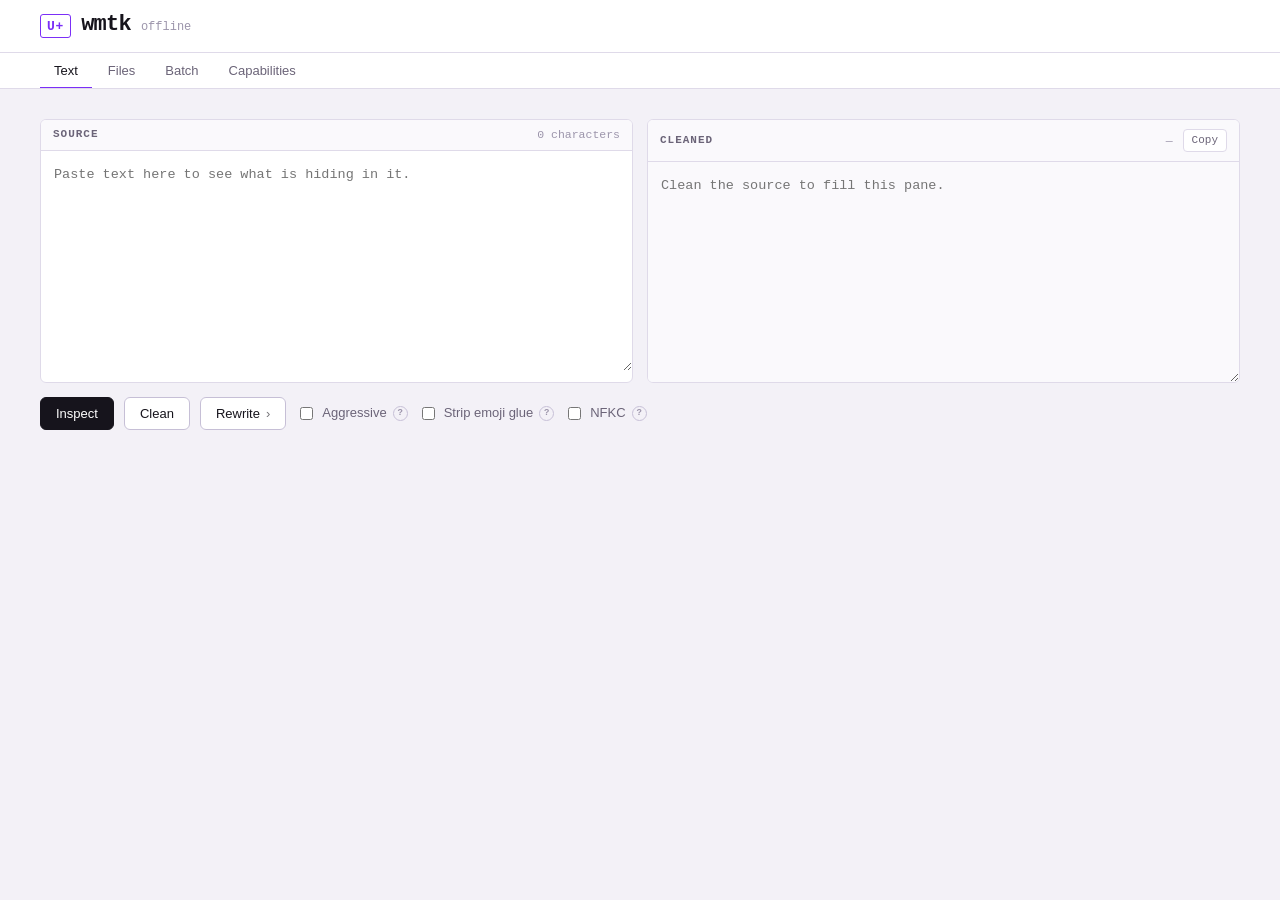
==== ui/index.html @ 015e6a51 "Add AI watermark removal toolkit Three layers, stdlib-only core:  - Layer A: deterministic removal" ====
<!DOCTYPE html>
<html lang="en">
<head>
<meta charset="utf-8">
<meta name="viewport" content="width=device-width, initial-scale=1">
<title>wmtk — watermark inspector</title>
<link rel="stylesheet" href="/ui/style.css">
<link rel="icon" href="data:image/svg+xml,<svg xmlns='http://www.w3.org/2000/svg' viewBox='0 0 32 32'><text y='26' font-size='26'>◍</text></svg>">
</head>
<body>

<header class="masthead">
  <div class="brand">
    <span class="brand-mark" aria-hidden="true">U+</span>
    <h1>wmtk</h1>
    <span class="version" id="version" title="service version">—</span>
  </div>
  <div class="lamps" id="lamps" role="status" aria-label="Optional tool availability"></div>
</header>

<nav class="tabs" role="tablist">
  <button role="tab" class="tab is-active" data-tab="text" aria-selected="true">Text</button>
  <button role="tab" class="tab" data-tab="files" aria-selected="false">Files</button>
  <button role="tab" class="tab" data-tab="batch" aria-selected="false">Batch</button>
  <button role="tab" class="tab" data-tab="caps" aria-selected="false">Capabilities</button>
</nav>

<main>

<!-- ══════════════════════════════════════════════ TEXT ══ -->
<section class="panel" id="tab-text" role="tabpanel">

  <div class="split">
    <div class="pane">
      <div class="pane-head">
        <h2>Source</h2>
        <span class="pane-meta" id="src-count">0 characters</span>
      </div>
      <textarea id="src" spellcheck="false"
        placeholder="Paste text here to see what is hiding in it."></textarea>
    </div>

    <div class="pane">
      <div class="pane-head">
        <h2>Cleaned</h2>
        <span class="pane-meta" id="out-count">—</span>
        <button class="mini" id="copy-out" type="button">Copy</button>
      </div>
      <textarea id="out" spellcheck="false" readonly
        placeholder="Clean the source to fill this pane."></textarea>
    </div>
  </div>

  <div class="controls">
    <button class="btn btn-primary" id="btn-inspect" type="button">Inspect</button>
    <button class="btn" id="btn-clean" type="button">Clean</button>
    <button class="btn" id="btn-rewrite-open" type="button">Rewrite<span class="chev">›</span></button>
    <label class="check"><input type="checkbox" id="opt-aggressive"> Aggressive
      <span class="hint" title="Also fold Cyrillic, Greek, and fullwidth Latin lookalikes to ASCII.">?</span></label>
    <label class="check"><input type="checkbox" id="opt-glue"> Strip emoji glue
      <span class="hint" title="Removes joiners that emoji sequences and Persian, Devanagari, and Khmer text depend on. This will break those.">?</span></label>
    <label class="check"><input type="checkbox" id="opt-nfkc"> NFKC
      <span class="hint" title="Apply Unicode NFKC normalization after cleaning.">?</span></label>
  </div>

  <!-- Signature element: the reveal -->
  <div class="reveal-block" id="reveal-block" hidden>
    <div class="section-head">
      <h3>Reveal</h3>
      <p>Every hidden character, materialized where it sits.</p>
    </div>
    <div class="ruler" id="ruler" aria-hidden="true"></div>
    <div class="reveal" id="reveal"></div>
  </div>

  <div class="findings-block" id="findings-block" hidden>
    <div class="section-head">
      <h3>Findings</h3>
      <p id="findings-summary"></p>
    </div>
    <div class="table-wrap">
      <table class="data" id="findings">
        <thead><tr>
          <th>Codepoint</th><th>Name</th><th>Kind</th>
          <th class="num">Count</th><th class="num">Kept</th><th>Offsets</th>
        </tr></thead>
        <tbody></tbody>
      </table>
    </div>
  </div>

  <div class="diff-block" id="diff-block" hidden>
    <div class="section-head">
      <h3>Diff</h3>
      <p>Struck text was removed. Boxed text was substituted.</p>
    </div>
    <div class="diff" id="diff"></div>
  </div>

</section>

<!-- ══════════════════════════════════════════════ FILES ══ -->
<section class="panel" id="tab-files" role="tabpanel" hidden>

  <div class="drop" id="drop" tabindex="0" role="button"
       aria-label="Drop a file here or press Enter to browse">
    <div class="drop-inner">
      <span class="drop-mark" aria-hidden="true">◍</span>
      <p class="drop-title">Drop a file to inspect it</p>
      <p class="drop-sub">PNG · JPEG · WebP · SVG · PDF · DOCX · ODT · HTML · Markdown · TXT</p>
      <button class="btn" type="button" id="browse">Choose a file</button>
    </div>
    <input type="file" id="file-input" hidden>
  </div>

  <div id="file-result" hidden>
    <div class="filecard">
      <div class="filecard-head">
        <div>
          <h3 id="f-name">—</h3>
          <p class="pane-meta"><span id="f-format"></span> · <span id="f-size"></span></p>
        </div>
        <div class="filecard-actions">
          <button class="btn btn-primary" id="btn-file-clean" type="button">Clean and download</button>
        </div>
      </div>
      <div class="verdict" id="f-verdict"></div>
    </div>

    <div class="two-col">
      <div class="section">
        <div class="section-head"><h3>Metadata</h3><p id="f-meta-sub"></p></div>
        <ul class="findlist" id="f-meta"></ul>
      </div>
      <div class="section">
        <div class="section-head"><h3>Invisible characters</h3><p id="f-la-sub"></p></div>
        <ul class="findlist" id="f-la"></ul>
      </div>
    </div>

    <div class="section" id="f-after-block" hidden>
      <div class="section-head"><h3>After cleaning</h3><p>What changed in the file you downloaded.</p></div>
      <ul class="findlist" id="f-after"></ul>
    </div>
  </div>
</section>

<!-- ══════════════════════════════════════════════ BATCH ══ -->
<section class="panel" id="tab-batch" role="tabpanel" hidden>
  <div class="drop drop-slim" id="drop-batch" tabindex="0" role="button"
       aria-label="Drop files here or press Enter to browse">
    <p class="drop-title">Drop several files</p>
    <button class="btn" type="button" id="browse-batch">Choose files</button>
    <input type="file" id="file-input-batch" multiple hidden>
  </div>

  <div class="batch-bar" id="batch-bar" hidden>
    <button class="btn btn-primary" id="btn-clean-all" type="button">Clean all</button>
    <button class="btn" id="btn-clear-batch" type="button">Clear</button>
    <div class="progress"><div class="progress-fill" id="progress-fill"></div></div>
    <span class="pane-meta" id="progress-text">—</span>
  </div>

  <div class="table-wrap" id="batch-wrap" hidden>
    <table class="data" id="batch-table">
      <thead><tr>
        <th>File</th><th>Format</th><th class="num">Metadata</th>
        <th class="num">Invisible</th><th>Status</th><th></th>
      </tr></thead>
      <tbody></tbody>
    </table>
  </div>
</section>

<!-- ═══════════════════════════════════════ CAPABILITIES ══ -->
<section class="panel" id="tab-caps" role="tabpanel" hidden>
  <div class="section-head">
    <h3>Optional tools</h3>
    <p>The core service runs without any of these. Each one extends what it can do.</p>
  </div>
  <div class="cards" id="caps-tools"></div>

  <div class="section-head">
    <h3>Heavy backends</h3>
    <p>Separate containers, built locally, invoked on demand.</p>
  </div>
  <div class="cards" id="caps-backends"></div>

  <div class="section-head"><h3>Limits and formats</h3><p></p></div>
  <div class="cards" id="caps-misc"></div>

  <div class="section-head">
    <h3>API</h3>
    <p>The same endpoints this page uses. <a href="/openapi.json" target="_blank" rel="noopener">Raw spec</a></p>
  </div>
  <div class="spec" id="spec"></div>
</section>

</main>

<!-- ════════════════════════════════════ REWRITE DRAWER ══ -->
<div class="scrim" id="scrim" hidden></div>
<aside class="drawer" id="drawer" hidden aria-label="Rewrite settings">
  <div class="drawer-head">
    <h2>Rewrite</h2>
    <button class="mini" id="drawer-close" type="button" aria-label="Close">✕</button>
  </div>

  <p class="drawer-note">
    Layer A removes characters. This does something different: it sends your text
    to a second model and keeps that model's wording. Token-sampling watermarks
    live in the first model's word choices, so they do not survive the trip.
    Use a model from a different vendor than the one that wrote the text.
  </p>

  <label class="field">
    <span>Backend</span>
    <select id="rw-backend">
      <option value="print-prompt">Print prompt only (no model call)</option>
      <option value="ollama">Ollama</option>
      <option value="openai-compatible">OpenAI-compatible endpoint</option>
    </select>
  </label>

  <label class="field">
    <span>Model</span>
    <input type="text" id="rw-model" value="llama3.1" spellcheck="false">
  </label>

  <label class="field">
    <span>Base URL</span>
    <input type="text" id="rw-url" value="http://127.0.0.1:11434" spellcheck="false">
  </label>

  <label class="field">
    <span>API key <em>optional</em></span>
    <input type="password" id="rw-key" autocomplete="off" spellcheck="false"
           placeholder="held in memory for this tab only">
  </label>

  <label class="field">
    <span>Strength</span>
    <select id="rw-strength">
      <option value="paraphrase">Paraphrase — different wording, same shape</option>
      <option value="humanize">Humanize — different rhythm, no AI tells</option>
      <option value="code">Code — comments and locals only, behavior preserved</option>
      <option value="backtranslate">Backtranslate — through a pivot language</option>
      <option value="structural">Structural — outline, then rewrite from it</option>
    </select>
  </label>

  <label class="field">
    <span>Temperature <output id="rw-temp-val">0.9</output></span>
    <input type="range" id="rw-temp" min="0" max="2" step="0.1" value="0.9">
  </label>

  <label class="field">
    <span>Candidates <output id="rw-cand-val">1</output></span>
    <input type="range" id="rw-cand" min="1" max="5" step="1" value="1">
    <em class="field-note">Generate several, keep the one that diverges most.</em>
  </label>

  <label class="check drawer-check">
    <input type="checkbox" id="rw-remote"> Allow a non-loopback endpoint
    <em class="field-note">Your text leaves this machine.</em>
  </label>

  <label class="check drawer-check">
    <input type="checkbox" id="rw-layer-a" checked> Clean the output with Layer A
  </label>

  <div class="drawer-actions">
    <button class="btn" id="rw-preview" type="button">Preview prompt</button>
    <button class="btn btn-primary" id="rw-run" type="button">Rewrite</button>
  </div>

  <div id="rw-out-block" hidden>
    <div class="section-head">
      <h3>Result</h3>
      <p id="rw-stats"></p>
    </div>
    <pre class="preview" id="rw-out"></pre>
    <div class="drawer-actions">
      <button class="btn btn-primary" id="rw-accept" type="button">Use this text</button>
      <button class="btn" id="rw-discard" type="button">Discard</button>
    </div>
    <ul class="notes" id="rw-notes"></ul>
  </div>
</aside>

<div class="toast" id="toast" hidden role="status" aria-live="polite"></div>

<script src="/ui/app.js"></script>
</body>
</html>
---- ui/style.css ----
/* wmtk — forensic examination surface.
   The subject is codepoint notation, so monospace is the display face.
   Colour is a taxonomy, not decoration: each finding kind owns one hue. */

:root {
  --paper:      #F3F1F7;
  --surface:    #FFFFFF;
  --sunk:       #FAF9FC;
  --ink:        #16141C;
  --muted:      #6B6478;
  --faint:      #9C95AB;
  --rule:       #DFDAE9;
  --rule-hard:  #C6BFD6;

  /* Finding taxonomy */
  --k-zwj:      #7B2FF7;
  --k-bidi:     #D6006E;
  --k-tag:      #0057D9;
  --k-vs:       #00807A;
  --k-pua:      #C2410C;
  --k-space:    #A16207;
  --k-conf:     #5B6472;
  --k-strip:    #7B2FF7;
  --k-other:    #4B3F63;

  --ok:         #067A4E;
  --off:        #B3AABF;
  --warn:       #B45309;
  --danger:     #C81E4A;

  --mono: ui-monospace, "Cascadia Mono", "SF Mono", "JetBrains Mono", Menlo,
          Consolas, "Liberation Mono", monospace;
  --sans: ui-sans-serif, -apple-system, "Segoe UI Variable Text", "Segoe UI",
          Roboto, "Helvetica Neue", Arial, sans-serif;

  --r: 6px;
  --shadow: 0 1px 2px rgba(22,20,28,.05), 0 8px 24px -12px rgba(22,20,28,.18);
}

@media (prefers-color-scheme: dark) {
  :root {
    --paper:   #131118;
    --surface: #1B1822;
    --sunk:    #161320;
    --ink:     #EDEAF3;
    --muted:   #A79FB8;
    --faint:   #756C86;
    --rule:    #2C2739;
    --rule-hard: #3E3752;

    --k-zwj:   #B98CFF;
    --k-bidi:  #FF6FB0;
    --k-tag:   #6BA6FF;
    --k-vs:    #3FCFC4;
    --k-pua:   #FF9A5C;
    --k-space: #E0B44E;
    --k-conf:  #9AA4B4;
    --k-strip: #B98CFF;
    --k-other: #B4A3D6;

    --ok:      #43D39B;
    --off:     #5C5470;
    --warn:    #F0B24A;
    --danger:  #FF6B87;
    --shadow: 0 1px 2px rgba(0,0,0,.4), 0 8px 24px -12px rgba(0,0,0,.7);
  }
}

* { box-sizing: border-box; }

html { -webkit-text-size-adjust: 100%; }

body {
  margin: 0;
  background: var(--paper);
  color: var(--ink);
  font: 15px/1.55 var(--sans);
  font-variant-numeric: tabular-nums;
}

h1, h2, h3 { margin: 0; font-weight: 600; }

a { color: var(--k-tag); }

/* ───────────────────────────────────────────────── masthead */

.masthead {
  display: flex; align-items: center; justify-content: space-between;
  gap: 16px; flex-wrap: wrap;
  padding: 14px clamp(16px, 4vw, 40px);
  border-bottom: 1px solid var(--rule);
  background: var(--surface);
}

.brand { display: flex; align-items: baseline; gap: 10px; }

.brand-mark {
  font: 600 13px/1 var(--mono);
  letter-spacing: .06em;
  color: var(--k-zwj);
  padding: 5px 6px 4px;
  border: 1px solid var(--k-zwj);
  border-radius: 3px;
}

.brand h1 {
  font: 600 22px/1 var(--mono);
  letter-spacing: -.035em;
}

.version { font: 500 12px/1 var(--mono); color: var(--faint); }

.lamps { display: flex; gap: 6px; flex-wrap: wrap; }

.lamp {
  display: inline-flex; align-items: center; gap: 6px;
  font: 500 11.5px/1 var(--mono);
  letter-spacing: .01em;
  padding: 5px 9px;
  border: 1px solid var(--rule);
  border-radius: 100px;
  color: var(--muted);
  background: var(--sunk);
}
.lamp::before {
  content: ""; width: 6px; height: 6px; border-radius: 50%;
  background: var(--off);
}
.lamp.on { color: var(--ink); border-color: var(--rule-hard); }
.lamp.on::before { background: var(--ok); box-shadow: 0 0 0 3px color-mix(in srgb, var(--ok) 18%, transparent); }

/* ───────────────────────────────────────────────────── tabs */

.tabs {
  display: flex; gap: 2px;
  padding: 0 clamp(16px, 4vw, 40px);
  border-bottom: 1px solid var(--rule);
  background: var(--surface);
  overflow-x: auto;
}

.tab {
  appearance: none; border: 0; background: none;
  padding: 11px 14px 10px;
  font: 500 13px/1 var(--sans);
  color: var(--muted);
  cursor: pointer;
  border-bottom: 2px solid transparent;
  margin-bottom: -1px;
  white-space: nowrap;
}
.tab:hover { color: var(--ink); }
.tab.is-active { color: var(--ink); border-bottom-color: var(--k-zwj); }
.tab:focus-visible { outline: 2px solid var(--k-tag); outline-offset: -2px; }

main { padding: clamp(18px, 3vw, 30px) clamp(16px, 4vw, 40px) 80px; max-width: 1500px; }

/* ─────────────────────────────────────────────── split panes */

.split {
  display: grid;
  grid-template-columns: 1fr 1fr;
  gap: 14px;
}
@media (max-width: 860px) { .split { grid-template-columns: 1fr; } }

.pane {
  display: flex; flex-direction: column;
  background: var(--surface);
  border: 1px solid var(--rule);
  border-radius: var(--r);
  overflow: hidden;
}

.pane-head {
  display: flex; align-items: center; gap: 10px;
  padding: 9px 12px;
  border-bottom: 1px solid var(--rule);
  background: var(--sunk);
}

.pane-head h2 {
  font: 600 11px/1 var(--mono);
  letter-spacing: .09em;
  text-transform: uppercase;
  color: var(--muted);
}

.pane-meta {
  font: 400 11.5px/1 var(--mono);
  color: var(--faint);
  margin-left: auto;
}

.pane-head .mini { margin-left: 0; }

textarea {
  width: 100%;
  min-height: 220px;
  resize: vertical;
  border: 0;
  padding: 13px;
  background: var(--surface);
  color: var(--ink);
  font: 13.5px/1.6 var(--mono);
  tab-size: 2;
}
textarea:focus { outline: 2px solid var(--k-tag); outline-offset: -2px; }
textarea[readonly] { background: var(--sunk); }

/* ─────────────────────────────────────────────────── controls */

.controls {
  display: flex; align-items: center; gap: 10px; flex-wrap: wrap;
  margin: 14px 0 0;
}

.btn {
  appearance: none;
  border: 1px solid var(--rule-hard);
  background: var(--surface);
  color: var(--ink);
  font: 500 13px/1 var(--sans);
  padding: 9px 15px;
  border-radius: var(--r);
  cursor: pointer;
}
.btn:hover:not(:disabled) { border-color: var(--ink); }
.btn:disabled { opacity: .45; cursor: not-allowed; }
.btn:focus-visible { outline: 2px solid var(--k-tag); outline-offset: 2px; }

.btn-primary {
  background: var(--ink);
  border-color: var(--ink);
  color: var(--surface);
}
.btn-primary:hover:not(:disabled) {
  background: var(--k-zwj); border-color: var(--k-zwj);
}

.chev { margin-left: 6px; opacity: .6; }

.mini {
  appearance: none; border: 1px solid var(--rule);
  background: var(--surface); color: var(--muted);
  font: 500 11px/1 var(--mono);
  padding: 5px 8px; border-radius: 4px; cursor: pointer;
}
.mini:hover { color: var(--ink); border-color: var(--rule-hard); }

.check {
  display: inline-flex; align-items: center; gap: 6px;
  font-size: 13px; color: var(--muted); cursor: pointer;
}
.check input { accent-color: var(--k-zwj); }

.hint {
  display: inline-grid; place-items: center;
  width: 15px; height: 15px; border-radius: 50%;
  border: 1px solid var(--rule-hard);
  font: 600 9px/1 var(--mono); color: var(--faint);
  cursor: help;
}

/* ──────────────────────────────────────────── section headers */

.section-head { margin: 30px 0 12px; }
.section-head h3 {
  font: 600 11px/1 var(--mono);
  letter-spacing: .09em; text-transform: uppercase;
  color: var(--muted);
}
.section-head p {
  margin: 5px 0 0; font-size: 13px; color: var(--faint); max-width: 68ch;
}

/* ══════════════════════════ SIGNATURE: the reveal ══════════ */

.ruler {
  position: relative;
  height: 22px;
  margin-bottom: 10px;
  border-bottom: 1px solid var(--rule-hard);
  background:
    repeating-linear-gradient(90deg,
      var(--rule) 0 1px, transparent 1px 10%);
  border-radius: 2px 2px 0 0;
}

.tick {
  position: absolute; bottom: 0;
  width: 2px; height: 14px;
  border-radius: 1px;
  transform: translateX(-1px);
}
.tick::after {
  content: ""; position: absolute; inset: auto 0 0;
  height: 22px; width: 2px;
  background: inherit; opacity: .18;
}

.reveal {
  background: var(--surface);
  border: 1px solid var(--rule);
  border-radius: var(--r);
  padding: 14px 15px;
  font: 13.5px/2.1 var(--mono);
  white-space: pre-wrap;
  word-break: break-word;
  max-height: 340px;
  overflow: auto;
}

.chip {
  display: inline-block;
  font: 600 9.5px/1 var(--mono);
  letter-spacing: .04em;
  padding: 3px 4px 2px;
  border-radius: 3px;
  vertical-align: 2px;
  margin: 0 1px;
  color: #fff;
  cursor: help;
  animation: bloom .32s cubic-bezier(.2,.9,.3,1.2) both;
  animation-delay: var(--d, 0ms);
}

@keyframes bloom {
  from { opacity: 0; transform: scale(.55); }
  to   { opacity: 1; transform: scale(1); }
}

@media (prefers-reduced-motion: reduce) {
  .chip { animation: none; }
}

.chip[data-kind="zwj_family"]        { background: var(--k-zwj); }
.chip[data-kind="bidi"]              { background: var(--k-bidi); }
.chip[data-kind="tag_chars"]         { background: var(--k-tag); }
.chip[data-kind="variation_selector"]{ background: var(--k-vs); }
.chip[data-kind="private_use"]       { background: var(--k-pua); }
.chip[data-kind="space"]             { background: var(--k-space); }
.chip[data-kind="confusable"]        { background: var(--k-conf); }
.chip[data-kind="strip"]             { background: var(--k-strip); }
.chip[data-kind="other_cf"]          { background: var(--k-other); }

.chip.is-kept {
  background: var(--surface);
  color: var(--muted);
  border: 1px dashed var(--rule-hard);
  padding: 2px 3px 1px;
}

/* ──────────────────────────────────────────────────── tables */

.table-wrap {
  overflow-x: auto;
  border: 1px solid var(--rule);
  border-radius: var(--r);
  background: var(--surface);
}

table.data { width: 100%; border-collapse: collapse; font-size: 13px; }

table.data th {
  text-align: left;
  font: 600 10.5px/1 var(--mono);
  letter-spacing: .07em; text-transform: uppercase;
  color: var(--faint);
  padding: 10px 12px;
  border-bottom: 1px solid var(--rule);
  background: var(--sunk);
  white-space: nowrap;
}

table.data td {
  padding: 9px 12px;
  border-bottom: 1px solid var(--rule);
  vertical-align: top;
}
table.data tr:last-child td { border-bottom: 0; }
table.data .num { text-align: right; }

.cp { font: 600 12.5px/1 var(--mono); }
.uname { font-size: 12.5px; color: var(--muted); }
.offsets { font: 11.5px/1.5 var(--mono); color: var(--faint); }

.kindtag {
  display: inline-block;
  font: 600 10px/1 var(--mono);
  letter-spacing: .04em;
  padding: 4px 6px 3px;
  border-radius: 3px;
  color: #fff;
}
.kindtag[data-kind="zwj_family"]        { background: var(--k-zwj); }
.kindtag[data-kind="bidi"]              { background: var(--k-bidi); }
.kindtag[data-kind="tag_chars"]         { background: var(--k-tag); }
.kindtag[data-kind="variation_selector"]{ background: var(--k-vs); }
.kindtag[data-kind="private_use"]       { background: var(--k-pua); }
.kindtag[data-kind="space"]             { background: var(--k-space); }
.kindtag[data-kind="confusable"]        { background: var(--k-conf); }
.kindtag[data-kind="strip"]             { background: var(--k-strip); }
.kindtag[data-kind="other_cf"]          { background: var(--k-other); }

.kept-note { font-size: 11.5px; color: var(--ok); }

/* ────────────────────────────────────────────────────── diff */

.diff {
  background: var(--surface);
  border: 1px solid var(--rule);
  border-radius: var(--r);
  padding: 14px 15px;
  font: 13.5px/1.9 var(--mono);
  white-space: pre-wrap; word-break: break-word;
  max-height: 300px; overflow: auto;
}
.d-del {
  background: color-mix(in srgb, var(--danger) 14%, transparent);
  color: var(--danger);
  text-decoration: line-through;
  border-radius: 2px; padding: 0 1px;
}
.d-rep {
  background: color-mix(in srgb, var(--k-space) 18%, transparent);
  border: 1px solid var(--k-space);
  border-radius: 2px; padding: 0 2px;
}
.d-ins {
  background: color-mix(in srgb, var(--ok) 14%, transparent);
  color: var(--ok); border-radius: 2px;
}

/* ───────────────────────────────────────────────── drop zone */

.drop {
  border: 1.5px dashed var(--rule-hard);
  border-radius: 10px;
  background: var(--surface);
  padding: 46px 24px;
  text-align: center;
  cursor: pointer;
  transition: border-color .12s, background .12s;
}
.drop:hover, .drop:focus-visible { border-color: var(--k-zwj); outline: none; }
.drop.is-over {
  border-color: var(--k-zwj);
  background: color-mix(in srgb, var(--k-zwj) 6%, var(--surface));
}
.drop-slim { padding: 26px 20px; }

.drop-mark {
  display: block; font-size: 30px; color: var(--k-zwj);
  margin-bottom: 8px; line-height: 1;
}
.drop-title { margin: 0 0 5px; font-weight: 600; font-size: 15px; }
.drop-sub {
  margin: 0 0 16px;
  font: 11.5px/1.6 var(--mono);
  color: var(--faint);
}

/* ──────────────────────────────────────────────── file cards */

.filecard {
  margin-top: 20px;
  background: var(--surface);
  border: 1px solid var(--rule);
  border-radius: var(--r);
  padding: 16px;
}
.filecard-head {
  display: flex; gap: 14px; align-items: flex-start;
  justify-content: space-between; flex-wrap: wrap;
}
.filecard-head h3 { font: 600 15px/1.3 var(--mono); word-break: break-all; }

.verdict {
  margin-top: 14px; padding: 11px 13px;
  border-radius: var(--r);
  font-size: 13.5px;
  border: 1px solid var(--rule);
  background: var(--sunk);
}
.verdict.hit {
  border-color: color-mix(in srgb, var(--danger) 40%, transparent);
  background: color-mix(in srgb, var(--danger) 8%, var(--surface));
}
.verdict.clear {
  border-color: color-mix(in srgb, var(--ok) 40%, transparent);
  background: color-mix(in srgb, var(--ok) 8%, var(--surface));
}
.verdict strong { font-weight: 600; }

.two-col { display: grid; grid-template-columns: 1fr 1fr; gap: 20px; }
@media (max-width: 860px) { .two-col { grid-template-columns: 1fr; } }

.findlist { list-style: none; margin: 0; padding: 0; }
.findlist li {
  display: flex; gap: 9px; align-items: flex-start;
  padding: 8px 11px;
  border: 1px solid var(--rule);
  border-radius: 5px;
  background: var(--surface);
  margin-bottom: 5px;
  font-size: 13px;
}
.findlist .detail { word-break: break-word; min-width: 0; }
.findlist .empty {
  color: var(--faint); border-style: dashed; justify-content: center;
}

/* ────────────────────────────────────────────────────── batch */

.batch-bar {
  display: flex; align-items: center; gap: 12px; flex-wrap: wrap;
  margin: 16px 0 12px;
}
.progress {
  flex: 1 1 160px; min-width: 120px; height: 5px;
  background: var(--rule); border-radius: 3px; overflow: hidden;
}
.progress-fill {
  height: 100%; width: 0%;
  background: var(--k-zwj);
  transition: width .25s ease;
}

.status { font: 600 11px/1 var(--mono); letter-spacing: .04em; }
.status[data-s="pending"]    { color: var(--faint); }
.status[data-s="inspecting"] { color: var(--k-tag); }
.status[data-s="cleaning"]   { color: var(--k-tag); }
.status[data-s="done"]       { color: var(--ok); }
.status[data-s="error"]      { color: var(--danger); }

/* ──────────────────────────────────────────── capability cards */

.cards {
  display: grid;
  grid-template-columns: repeat(auto-fill, minmax(268px, 1fr));
  gap: 12px;
}

.card {
  background: var(--surface);
  border: 1px solid var(--rule);
  border-radius: var(--r);
  padding: 14px;
}
.card.on { border-left: 3px solid var(--ok); }
.card.off { border-left: 3px solid var(--off); }

.card h4 {
  margin: 0 0 3px;
  font: 600 13.5px/1 var(--mono);
  display: flex; align-items: center; gap: 8px;
}
.card .state {
  font: 600 10px/1 var(--mono); letter-spacing: .06em;
  text-transform: uppercase; margin-left: auto;
}
.card.on .state { color: var(--ok); }
.card.off .state { color: var(--faint); }
.card p { margin: 8px 0 0; font-size: 12.5px; color: var(--muted); }
.card code {
  display: block; margin-top: 9px;
  font: 11.5px/1.6 var(--mono);
  background: var(--sunk);
  border: 1px solid var(--rule);
  border-radius: 4px;
  padding: 7px 9px;
  color: var(--ink);
  overflow-x: auto; white-space: pre;
}
.card .ver { font: 400 11px/1 var(--mono); color: var(--faint); }

.spec {
  background: var(--surface);
  border: 1px solid var(--rule);
  border-radius: var(--r);
  overflow: hidden;
}
.route {
  display: flex; gap: 12px; align-items: baseline;
  padding: 10px 13px;
  border-bottom: 1px solid var(--rule);
  font-size: 13px;
}
.route:last-child { border-bottom: 0; }
.verb {
  font: 600 10.5px/1 var(--mono); letter-spacing: .06em;
  padding: 4px 6px 3px; border-radius: 3px;
  color: #fff; min-width: 44px; text-align: center;
}
.verb[data-v="get"]  { background: var(--k-vs); }
.verb[data-v="post"] { background: var(--k-tag); }
.route .path { font: 600 12.5px/1 var(--mono); }
.route .sum { color: var(--muted); font-size: 12.5px; }

/* ─────────────────────────────────────────────────── drawer */

.scrim {
  position: fixed; inset: 0;
  background: rgba(22,20,28,.42);
  z-index: 20;
}

.drawer {
  position: fixed; top: 0; right: 0; bottom: 0;
  width: min(440px, 100vw);
  background: var(--surface);
  border-left: 1px solid var(--rule);
  box-shadow: var(--shadow);
  z-index: 21;
  overflow-y: auto;
  padding: 18px 20px 40px;
  animation: slide .22s cubic-bezier(.2,.8,.3,1) both;
}
@keyframes slide { from { transform: translateX(28px); opacity: 0; } }
@media (prefers-reduced-motion: reduce) { .drawer { animation: none; } }

.drawer-head {
  display: flex; align-items: center; justify-content: space-between;
  margin-bottom: 12px;
}
.drawer-head h2 {
  font: 600 17px/1 var(--mono); letter-spacing: -.02em;
}

.drawer-note {
  margin: 0 0 18px;
  font-size: 12.5px; line-height: 1.6;
  color: var(--muted);
  border-left: 2px solid var(--k-zwj);
  padding-left: 11px;
}

.field { display: block; margin-bottom: 13px; }
.field > span {
  display: flex; justify-content: space-between; align-items: baseline;
  font: 600 10.5px/1 var(--mono);
  letter-spacing: .07em; text-transform: uppercase;
  color: var(--muted);
  margin-bottom: 5px;
}
.field > span em {
  font: 400 10px/1 var(--mono); text-transform: none;
  letter-spacing: 0; color: var(--faint);
}
.field input[type=text], .field input[type=password], .field select {
  width: 100%;
  padding: 8px 10px;
  border: 1px solid var(--rule-hard);
  border-radius: 5px;
  background: var(--sunk);
  color: var(--ink);
  font: 13px/1.3 var(--mono);
}
.field select { font-family: var(--sans); }
.field input:focus, .field select:focus {
  outline: 2px solid var(--k-tag); outline-offset: -1px;
}
.field input[type=range] { width: 100%; accent-color: var(--k-zwj); }
.field-note {
  display: block; margin-top: 4px;
  font-size: 11.5px; font-style: normal; color: var(--faint);
}
.drawer-check { display: flex; flex-wrap: wrap; margin-bottom: 12px; }
.drawer-check .field-note { flex-basis: 100%; margin-left: 21px; }

.drawer-actions { display: flex; gap: 8px; margin-top: 16px; flex-wrap: wrap; }

.preview {
  margin: 0;
  background: var(--sunk);
  border: 1px solid var(--rule);
  border-radius: 5px;
  padding: 12px;
  font: 12.5px/1.65 var(--mono);
  white-space: pre-wrap; word-break: break-word;
  max-height: 300px; overflow: auto;
}

.notes { list-style: none; margin: 14px 0 0; padding: 0; }
.notes li {
  font-size: 12px; line-height: 1.55; color: var(--muted);
  padding-left: 14px; position: relative; margin-bottom: 7px;
}
.notes li::before {
  content: "—"; position: absolute; left: 0; color: var(--faint);
}

/* ──────────────────────────────────────────────────────── toast */

.toast {
  position: fixed; left: 50%; bottom: 26px;
  transform: translateX(-50%);
  background: var(--ink); color: var(--paper);
  padding: 11px 17px;
  border-radius: 100px;
  font-size: 13px;
  box-shadow: var(--shadow);
  z-index: 40;
  max-width: min(560px, 92vw);
}
.toast.err { background: var(--danger); color: #fff; }

.spin {
  display: inline-block; width: 11px; height: 11px;
  border: 2px solid currentColor; border-right-color: transparent;
  border-radius: 50%;
  animation: spin .6s linear infinite;
  vertical-align: -1px; margin-right: 7px;
}
@keyframes spin { to { transform: rotate(360deg); } }
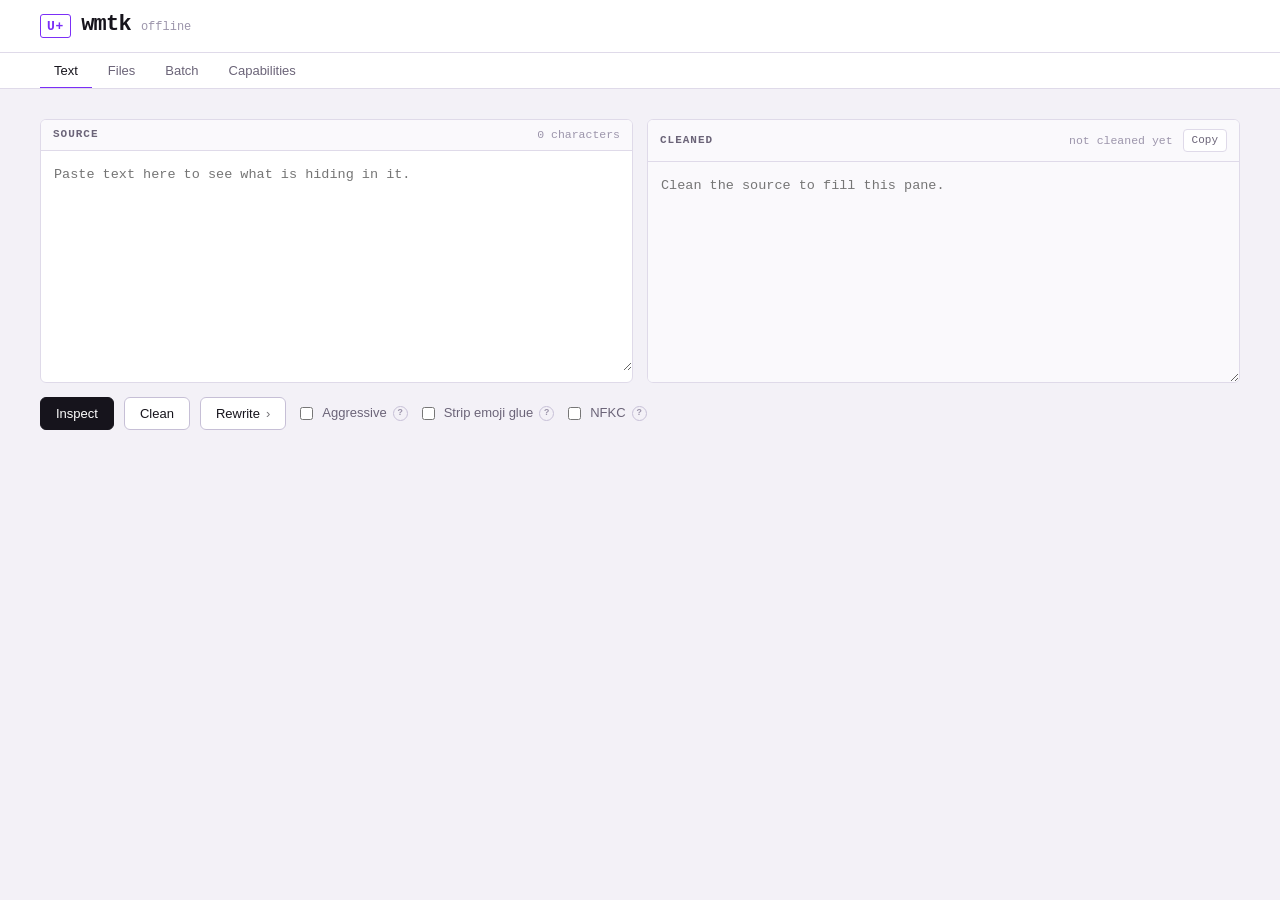
==== commit 0701a9b6: "Plain-language pass over prose and comments Removes em dashes throughout the codebase, docs and UI c" ====
--- a/ui/index.html
+++ b/ui/index.html
@@ -3,7 +3,7 @@
 <head>
 <meta charset="utf-8">
 <meta name="viewport" content="width=device-width, initial-scale=1">
-<title>wmtk — watermark inspector</title>
+<title>wmtk: watermark inspector</title>
 <link rel="stylesheet" href="/ui/style.css">
 <link rel="icon" href="data:image/svg+xml,<svg xmlns='http://www.w3.org/2000/svg' viewBox='0 0 32 32'><text y='26' font-size='26'>◍</text></svg>">
 </head>
@@ -13,7 +13,7 @@
   <div class="brand">
     <span class="brand-mark" aria-hidden="true">U+</span>
     <h1>wmtk</h1>
-    <span class="version" id="version" title="service version">—</span>
+    <span class="version" id="version" title="service version">v?</span>
   </div>
   <div class="lamps" id="lamps" role="status" aria-label="Optional tool availability"></div>
 </header>
@@ -43,7 +43,7 @@
     <div class="pane">
       <div class="pane-head">
         <h2>Cleaned</h2>
-        <span class="pane-meta" id="out-count">—</span>
+        <span class="pane-meta" id="out-count">not cleaned yet</span>
         <button class="mini" id="copy-out" type="button">Copy</button>
       </div>
       <textarea id="out" spellcheck="false" readonly
@@ -117,7 +117,7 @@
     <div class="filecard">
       <div class="filecard-head">
         <div>
-          <h3 id="f-name">—</h3>
+          <h3 id="f-name">no file loaded</h3>
           <p class="pane-meta"><span id="f-format"></span> · <span id="f-size"></span></p>
         </div>
         <div class="filecard-actions">
@@ -158,7 +158,7 @@
     <button class="btn btn-primary" id="btn-clean-all" type="button">Clean all</button>
     <button class="btn" id="btn-clear-batch" type="button">Clear</button>
     <div class="progress"><div class="progress-fill" id="progress-fill"></div></div>
-    <span class="pane-meta" id="progress-text">—</span>
+    <span class="pane-meta" id="progress-text">no files queued</span>
   </div>
 
   <div class="table-wrap" id="batch-wrap" hidden>
@@ -241,11 +241,11 @@
   <label class="field">
     <span>Strength</span>
     <select id="rw-strength">
-      <option value="paraphrase">Paraphrase — different wording, same shape</option>
-      <option value="humanize">Humanize — different rhythm, no AI tells</option>
-      <option value="code">Code — comments and locals only, behavior preserved</option>
-      <option value="backtranslate">Backtranslate — through a pivot language</option>
-      <option value="structural">Structural — outline, then rewrite from it</option>
+      <option value="paraphrase">Paraphrase: different wording, same shape</option>
+      <option value="humanize">Humanize: different rhythm, no formulaic phrasing</option>
+      <option value="code">Code: comments and locals only, behavior preserved</option>
+      <option value="backtranslate">Backtranslate: through a pivot language</option>
+      <option value="structural">Structural: outline, then rewrite from it</option>
     </select>
   </label>
 
--- a/ui/style.css
+++ b/ui/style.css
@@ -1,6 +1,6 @@
-/* wmtk — forensic examination surface.
+/* wmtk styles: a forensic examination surface.
    The subject is codepoint notation, so monospace is the display face.
-   Colour is a taxonomy, not decoration: each finding kind owns one hue. */
+   Colour is a taxonomy: each finding kind owns one hue. */
 
 :root {
   --paper:      #F3F1F7;
@@ -67,6 +67,11 @@
 }
 
 * { box-sizing: border-box; }
+
+/* The `hidden` attribute is only `display:none` in the UA stylesheet, so any
+   author rule that sets `display` (a .split grid, a .controls flex) beats it
+   and the element stays on screen. This makes hidden take effect. */
+[hidden] { display: none !important; }
 
 html { -webkit-text-size-adjust: 100%; }
 
@@ -688,7 +693,7 @@
   padding-left: 14px; position: relative; margin-bottom: 7px;
 }
 .notes li::before {
-  content: "—"; position: absolute; left: 0; color: var(--faint);
+  content: "3"; position: absolute; left: 0; color: var(--faint);
 }
 
 /* ──────────────────────────────────────────────────────── toast */
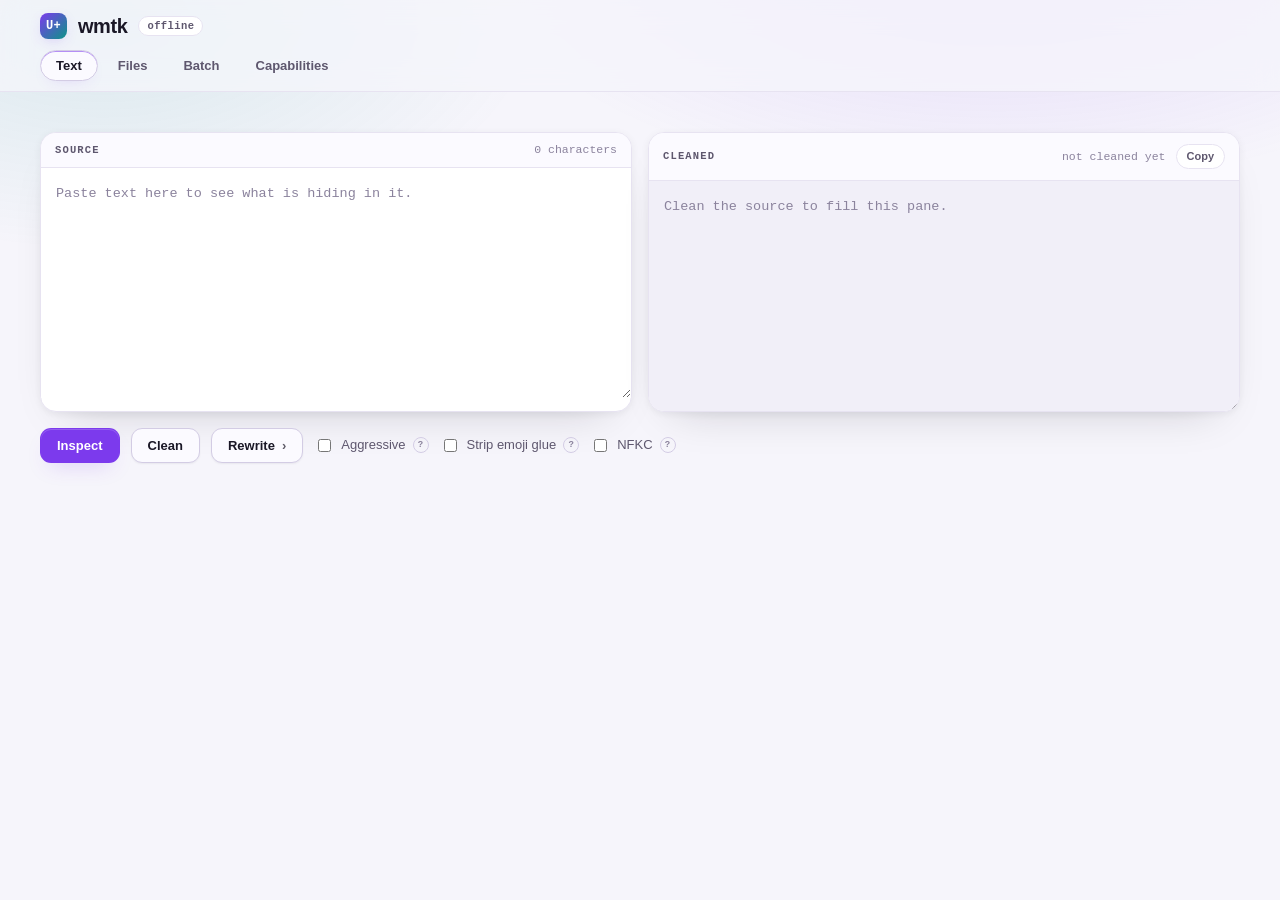
==== commit 95d2836f: "Redesign web and local UIs with a dark-first interface Restyle both front ends (the web/ Pages demo " ====
--- a/ui/index.html
+++ b/ui/index.html
@@ -9,6 +9,7 @@
 </head>
 <body>
 
+<div class="topbar">
 <header class="masthead">
   <div class="brand">
     <span class="brand-mark" aria-hidden="true">U+</span>
@@ -24,6 +25,7 @@
   <button role="tab" class="tab" data-tab="batch" aria-selected="false">Batch</button>
   <button role="tab" class="tab" data-tab="caps" aria-selected="false">Capabilities</button>
 </nav>
+</div><!-- .topbar -->
 
 <main>
 
--- a/ui/style.css
+++ b/ui/style.css
@@ -1,76 +1,109 @@
-/* wmtk styles: a forensic examination surface.
-   The subject is codepoint notation, so monospace is the display face.
-   Colour is a taxonomy: each finding kind owns one hue. */
+/* wmtk styles: a forensic instrument, dark by default.
+   The subject is codepoint notation, so monospace is the data face and a clean
+   sans carries the shell. Colour is a taxonomy: each finding kind owns one hue,
+   and those hues light up against a quiet indigo-charcoal ground. */
 
 :root {
-  --paper:      #F3F1F7;
-  --surface:    #FFFFFF;
-  --sunk:       #FAF9FC;
-  --ink:        #16141C;
-  --muted:      #6B6478;
-  --faint:      #9C95AB;
-  --rule:       #DFDAE9;
-  --rule-hard:  #C6BFD6;
-
-  /* Finding taxonomy */
-  --k-zwj:      #7B2FF7;
-  --k-bidi:     #D6006E;
-  --k-tag:      #0057D9;
-  --k-vs:       #00807A;
-  --k-pua:      #C2410C;
-  --k-space:    #A16207;
-  --k-conf:     #5B6472;
-  --k-strip:    #7B2FF7;
-  --k-other:    #4B3F63;
-
-  --ok:         #067A4E;
-  --off:        #B3AABF;
-  --warn:       #B45309;
-  --danger:     #C81E4A;
+  color-scheme: dark;
+
+  /* Neutral shell: indigo-tinted, never pure black. */
+  --paper:      #0B0A12;
+  --surface:    #17141F;
+  --surface-2:  #1E1A29;
+  --sunk:       #0E0C16;
+  --ink:        #ECEAF5;
+  --muted:      #A49CB8;
+  --faint:      #6F6785;
+  --rule:       #272235;
+  --rule-hard:  #392F4E;
+
+  /* Accent through-line (violet, from the U+ brand mark) and a teal signal. */
+  --accent:     #8B5CF6;
+  --accent-lo:  #7C3AED;
+  --accent-2:   #22D3B7;
+  --accent-ink: #FFFFFF;
+  --glow:       color-mix(in srgb, var(--accent) 55%, transparent);
+
+  /* Finding taxonomy, tuned for a dark ground. */
+  --k-zwj:      #B092FF;
+  --k-bidi:     #FF79B0;
+  --k-tag:      #6FB0FF;
+  --k-vs:       #34D6C6;
+  --k-pua:      #FF9E63;
+  --k-space:    #F0C25A;
+  --k-conf:     #9AA4B4;
+  --k-strip:    #B092FF;
+  --k-other:    #C3B2E6;
+
+  --ok:         #34D399;
+  --off:        #4A4360;
+  --warn:       #F0B24A;
+  --danger:     #FF6B87;
 
   --mono: ui-monospace, "Cascadia Mono", "SF Mono", "JetBrains Mono", Menlo,
           Consolas, "Liberation Mono", monospace;
   --sans: ui-sans-serif, -apple-system, "Segoe UI Variable Text", "Segoe UI",
           Roboto, "Helvetica Neue", Arial, sans-serif;
 
-  --r: 6px;
-  --shadow: 0 1px 2px rgba(22,20,28,.05), 0 8px 24px -12px rgba(22,20,28,.18);
-}
-
-@media (prefers-color-scheme: dark) {
+  --r-sm: 7px;
+  --r:    11px;
+  --r-lg: 16px;
+
+  --shadow-sm: 0 1px 2px rgba(0,0,0,.5);
+  --shadow:    0 2px 6px rgba(0,0,0,.34), 0 20px 44px -22px rgba(0,0,0,.72);
+  --shadow-lg: 0 12px 54px -14px rgba(0,0,0,.8);
+}
+
+/* Light stays close to the original forensic palette. */
+@media (prefers-color-scheme: light) {
   :root {
-    --paper:   #131118;
-    --surface: #1B1822;
-    --sunk:    #161320;
-    --ink:     #EDEAF3;
-    --muted:   #A79FB8;
-    --faint:   #756C86;
-    --rule:    #2C2739;
-    --rule-hard: #3E3752;
-
-    --k-zwj:   #B98CFF;
-    --k-bidi:  #FF6FB0;
-    --k-tag:   #6BA6FF;
-    --k-vs:    #3FCFC4;
-    --k-pua:   #FF9A5C;
-    --k-space: #E0B44E;
-    --k-conf:  #9AA4B4;
-    --k-strip: #B98CFF;
-    --k-other: #B4A3D6;
-
-    --ok:      #43D39B;
-    --off:     #5C5470;
-    --warn:    #F0B24A;
-    --danger:  #FF6B87;
-    --shadow: 0 1px 2px rgba(0,0,0,.4), 0 8px 24px -12px rgba(0,0,0,.7);
+    color-scheme: light;
+
+    --paper:      #F6F5FB;
+    --surface:    #FFFFFF;
+    --surface-2:  #FBFAFF;
+    --sunk:       #F1EFF8;
+    --ink:        #1A1726;
+    --muted:      #5E576E;
+    --faint:      #8B839D;
+    --rule:       #E7E3F1;
+    --rule-hard:  #D3CCE4;
+
+    --accent:     #7C3AED;
+    --accent-lo:  #6D28D9;
+    --accent-2:   #0D9488;
+    --accent-ink: #FFFFFF;
+    --glow:       color-mix(in srgb, var(--accent) 26%, transparent);
+
+    --k-zwj:      #7B2FF7;
+    --k-bidi:     #D6006E;
+    --k-tag:      #0057D9;
+    --k-vs:       #00807A;
+    --k-pua:      #C2410C;
+    --k-space:    #A16207;
+    --k-conf:     #5B6472;
+    --k-strip:    #7B2FF7;
+    --k-other:    #4B3F63;
+
+    --ok:         #067A4E;
+    --off:        #B3AABF;
+    --warn:       #B45309;
+    --danger:     #C81E4A;
+
+    --shadow-sm: 0 1px 2px rgba(22,20,28,.06);
+    --shadow:    0 2px 8px rgba(22,20,28,.06), 0 20px 44px -26px rgba(22,20,28,.22);
+    --shadow-lg: 0 22px 62px -20px rgba(22,20,28,.26);
   }
+
+  /* Saturated taxonomy hues in light mode read better with white text. */
+  .chip:not(.is-kept), .kindtag, .verb { color: #fff; }
 }
 
 * { box-sizing: border-box; }
 
-/* The `hidden` attribute is only `display:none` in the UA stylesheet, so any
-   author rule that sets `display` (a .split grid, a .controls flex) beats it
-   and the element stays on screen. This makes hidden take effect. */
+/* The `hidden` attribute is only display:none in the UA stylesheet, so any
+   author rule that sets display (a .split grid, a .controls flex) beats it and
+   the element stays on screen. This makes hidden take effect. */
 [hidden] { display: none !important; }
 
 html { -webkit-text-size-adjust: 100%; }
@@ -81,91 +114,139 @@
   color: var(--ink);
   font: 15px/1.55 var(--sans);
   font-variant-numeric: tabular-nums;
+  -webkit-font-smoothing: antialiased;
+  text-rendering: optimizeLegibility;
+}
+
+/* A soft ambient wash so the dark ground has depth rather than reading flat. */
+body::before {
+  content: "";
+  position: fixed;
+  inset: 0;
+  z-index: -1;
+  pointer-events: none;
+  background:
+    radial-gradient(60% 42% at 78% -8%, color-mix(in srgb, var(--accent) 16%, transparent), transparent 70%),
+    radial-gradient(50% 38% at 8% 2%, color-mix(in srgb, var(--accent-2) 12%, transparent), transparent 68%);
 }
 
 h1, h2, h3 { margin: 0; font-weight: 600; }
 
-a { color: var(--k-tag); }
-
-/* ───────────────────────────────────────────────── masthead */
+a { color: var(--accent); text-underline-offset: 2px; }
+a:hover { color: var(--accent-lo); }
+
+/* ─────────────────────────────────────────────────────── top bar */
+
+.topbar {
+  position: sticky;
+  top: 0;
+  z-index: 30;
+  background: color-mix(in srgb, var(--paper) 80%, transparent);
+  backdrop-filter: saturate(1.5) blur(14px);
+  -webkit-backdrop-filter: saturate(1.5) blur(14px);
+  border-bottom: 1px solid var(--rule);
+}
 
 .masthead {
   display: flex; align-items: center; justify-content: space-between;
   gap: 16px; flex-wrap: wrap;
-  padding: 14px clamp(16px, 4vw, 40px);
-  border-bottom: 1px solid var(--rule);
-  background: var(--surface);
-}
-
-.brand { display: flex; align-items: baseline; gap: 10px; }
+  padding: 13px clamp(16px, 4vw, 40px) 11px;
+}
+
+.brand { display: flex; align-items: center; gap: 11px; }
 
 .brand-mark {
-  font: 600 13px/1 var(--mono);
-  letter-spacing: .06em;
-  color: var(--k-zwj);
-  padding: 5px 6px 4px;
-  border: 1px solid var(--k-zwj);
-  border-radius: 3px;
+  display: inline-grid; place-items: center;
+  min-width: 26px; height: 26px; padding: 0 6px;
+  font: 700 12px/1 var(--mono);
+  letter-spacing: .02em;
+  color: #fff;
+  background: linear-gradient(135deg, var(--accent), var(--accent-2));
+  border-radius: 8px;
+  box-shadow: 0 4px 14px -4px var(--glow);
 }
 
 .brand h1 {
-  font: 600 22px/1 var(--mono);
-  letter-spacing: -.035em;
-}
-
-.version { font: 500 12px/1 var(--mono); color: var(--faint); }
+  font: 700 20px/1 var(--sans);
+  letter-spacing: -.02em;
+}
+
+.version {
+  font: 600 10.5px/1 var(--mono);
+  letter-spacing: .04em;
+  color: var(--muted);
+  padding: 4px 8px;
+  border: 1px solid var(--rule);
+  border-radius: 999px;
+  background: var(--surface);
+}
 
 .lamps { display: flex; gap: 6px; flex-wrap: wrap; }
 
 .lamp {
-  display: inline-flex; align-items: center; gap: 6px;
-  font: 500 11.5px/1 var(--mono);
+  display: inline-flex; align-items: center; gap: 7px;
+  font: 600 11.5px/1 var(--sans);
   letter-spacing: .01em;
-  padding: 5px 9px;
-  border: 1px solid var(--rule);
-  border-radius: 100px;
+  padding: 6px 11px;
+  border: 1px solid var(--rule);
+  border-radius: 999px;
   color: var(--muted);
-  background: var(--sunk);
+  background: var(--surface);
 }
 .lamp::before {
   content: ""; width: 6px; height: 6px; border-radius: 50%;
   background: var(--off);
 }
 .lamp.on { color: var(--ink); border-color: var(--rule-hard); }
-.lamp.on::before { background: var(--ok); box-shadow: 0 0 0 3px color-mix(in srgb, var(--ok) 18%, transparent); }
-
-/* ───────────────────────────────────────────────────── tabs */
+.lamp.on::before {
+  background: var(--ok);
+  box-shadow: 0 0 0 3px color-mix(in srgb, var(--ok) 22%, transparent);
+}
+
+/* ──────────────────────────────────────────────────────── tabs */
 
 .tabs {
-  display: flex; gap: 2px;
-  padding: 0 clamp(16px, 4vw, 40px);
-  border-bottom: 1px solid var(--rule);
-  background: var(--surface);
+  display: flex; gap: 4px;
+  padding: 0 clamp(16px, 4vw, 40px) 10px;
   overflow-x: auto;
-}
+  scrollbar-width: none;
+}
+.tabs::-webkit-scrollbar { display: none; }
 
 .tab {
-  appearance: none; border: 0; background: none;
-  padding: 11px 14px 10px;
-  font: 500 13px/1 var(--sans);
+  appearance: none;
+  border: 1px solid transparent;
+  background: none;
+  padding: 8px 15px;
+  border-radius: 999px;
+  font: 600 13px/1 var(--sans);
   color: var(--muted);
   cursor: pointer;
-  border-bottom: 2px solid transparent;
-  margin-bottom: -1px;
   white-space: nowrap;
-}
-.tab:hover { color: var(--ink); }
-.tab.is-active { color: var(--ink); border-bottom-color: var(--k-zwj); }
-.tab:focus-visible { outline: 2px solid var(--k-tag); outline-offset: -2px; }
-
-main { padding: clamp(18px, 3vw, 30px) clamp(16px, 4vw, 40px) 80px; max-width: 1500px; }
-
-/* ─────────────────────────────────────────────── split panes */
+  transition: color .14s, background .14s, border-color .14s;
+}
+.tab:hover { color: var(--ink); background: color-mix(in srgb, var(--ink) 7%, transparent); }
+.tab.is-active {
+  color: var(--ink);
+  background: var(--surface-2);
+  border-color: var(--rule-hard);
+  box-shadow: 0 1px 0 color-mix(in srgb, var(--accent) 55%, transparent) inset,
+              0 6px 16px -10px var(--glow);
+}
+.tab:focus-visible { outline: 2px solid var(--accent); outline-offset: 2px; }
+
+main {
+  padding: clamp(22px, 3.4vw, 40px) clamp(16px, 4vw, 40px) 96px;
+  max-width: 1500px;
+  margin: 0 auto;
+}
+
+/* ─────────────────────────────────────────────────── split panes */
 
 .split {
   display: grid;
   grid-template-columns: 1fr 1fr;
-  gap: 14px;
+  gap: 16px;
 }
 @media (max-width: 860px) { .split { grid-template-columns: 1fr; } }
 
@@ -173,26 +254,27 @@
   display: flex; flex-direction: column;
   background: var(--surface);
   border: 1px solid var(--rule);
-  border-radius: var(--r);
+  border-radius: var(--r-lg);
+  box-shadow: var(--shadow);
   overflow: hidden;
 }
 
 .pane-head {
   display: flex; align-items: center; gap: 10px;
-  padding: 9px 12px;
+  padding: 11px 14px;
   border-bottom: 1px solid var(--rule);
-  background: var(--sunk);
+  background: var(--surface-2);
 }
 
 .pane-head h2 {
-  font: 600 11px/1 var(--mono);
-  letter-spacing: .09em;
+  font: 700 10.5px/1 var(--mono);
+  letter-spacing: .11em;
   text-transform: uppercase;
   color: var(--muted);
 }
 
 .pane-meta {
-  font: 400 11.5px/1 var(--mono);
+  font: 500 11.5px/1 var(--mono);
   color: var(--faint);
   margin-left: auto;
 }
@@ -201,85 +283,99 @@
 
 textarea {
   width: 100%;
-  min-height: 220px;
+  min-height: 230px;
   resize: vertical;
   border: 0;
-  padding: 13px;
+  padding: 15px;
   background: var(--surface);
   color: var(--ink);
-  font: 13.5px/1.6 var(--mono);
+  font: 13.5px/1.65 var(--mono);
   tab-size: 2;
 }
-textarea:focus { outline: 2px solid var(--k-tag); outline-offset: -2px; }
+textarea:focus { outline: 2px solid var(--accent); outline-offset: -2px; }
 textarea[readonly] { background: var(--sunk); }
-
-/* ─────────────────────────────────────────────────── controls */
+textarea::placeholder { color: var(--faint); }
+
+/* ───────────────────────────────────────────────────── controls */
 
 .controls {
-  display: flex; align-items: center; gap: 10px; flex-wrap: wrap;
-  margin: 14px 0 0;
+  display: flex; align-items: center; gap: 11px; flex-wrap: wrap;
+  margin: 16px 0 0;
 }
 
 .btn {
   appearance: none;
   border: 1px solid var(--rule-hard);
-  background: var(--surface);
+  background: var(--surface-2);
   color: var(--ink);
-  font: 500 13px/1 var(--sans);
-  padding: 9px 15px;
+  font: 600 13px/1 var(--sans);
+  padding: 10px 16px;
   border-radius: var(--r);
   cursor: pointer;
-}
-.btn:hover:not(:disabled) { border-color: var(--ink); }
+  box-shadow: var(--shadow-sm);
+  transition: border-color .14s, background .14s, transform .06s, box-shadow .14s;
+}
+.btn:hover:not(:disabled) {
+  border-color: color-mix(in srgb, var(--accent) 60%, var(--rule-hard));
+  background: color-mix(in srgb, var(--accent) 9%, var(--surface-2));
+}
+.btn:active:not(:disabled) { transform: translateY(1px); }
 .btn:disabled { opacity: .45; cursor: not-allowed; }
-.btn:focus-visible { outline: 2px solid var(--k-tag); outline-offset: 2px; }
+.btn:focus-visible { outline: 2px solid var(--accent); outline-offset: 2px; }
 
 .btn-primary {
-  background: var(--ink);
-  border-color: var(--ink);
-  color: var(--surface);
+  background: var(--accent);
+  border-color: transparent;
+  color: var(--accent-ink);
+  box-shadow: 0 1px 0 rgba(255,255,255,.18) inset,
+              0 10px 22px -10px var(--glow);
 }
 .btn-primary:hover:not(:disabled) {
-  background: var(--k-zwj); border-color: var(--k-zwj);
-}
-
-.chev { margin-left: 6px; opacity: .6; }
+  background: var(--accent-lo);
+  border-color: transparent;
+}
+
+.chev { margin-left: 7px; opacity: .7; }
 
 .mini {
   appearance: none; border: 1px solid var(--rule);
   background: var(--surface); color: var(--muted);
-  font: 500 11px/1 var(--mono);
-  padding: 5px 8px; border-radius: 4px; cursor: pointer;
-}
-.mini:hover { color: var(--ink); border-color: var(--rule-hard); }
+  font: 600 11px/1 var(--sans);
+  padding: 6px 10px; border-radius: 999px; cursor: pointer;
+  transition: color .14s, border-color .14s, background .14s;
+}
+.mini:hover { color: var(--ink); border-color: var(--rule-hard); background: var(--surface-2); }
 
 .check {
-  display: inline-flex; align-items: center; gap: 6px;
+  display: inline-flex; align-items: center; gap: 7px;
   font-size: 13px; color: var(--muted); cursor: pointer;
 }
-.check input { accent-color: var(--k-zwj); }
+.check input { accent-color: var(--accent); }
 
 .hint {
   display: inline-grid; place-items: center;
-  width: 15px; height: 15px; border-radius: 50%;
+  width: 16px; height: 16px; border-radius: 50%;
   border: 1px solid var(--rule-hard);
-  font: 600 9px/1 var(--mono); color: var(--faint);
+  font: 700 9px/1 var(--mono); color: var(--faint);
   cursor: help;
 }
+.hint:hover { color: var(--ink); border-color: var(--accent); }
 
 /* ──────────────────────────────────────────── section headers */
 
-.section-head { margin: 30px 0 12px; }
+.section-head { margin: 34px 0 14px; }
 .section-head h3 {
-  font: 600 11px/1 var(--mono);
-  letter-spacing: .09em; text-transform: uppercase;
+  font: 700 10.5px/1 var(--mono);
+  letter-spacing: .11em; text-transform: uppercase;
   color: var(--muted);
 }
 .section-head p {
-  margin: 5px 0 0; font-size: 13px; color: var(--faint); max-width: 68ch;
+  margin: 6px 0 0; font-size: 13px; color: var(--faint); max-width: 68ch;
 }
 
 /* ══════════════════════════ SIGNATURE: the reveal ══════════ */
+
+.reveal-block { margin-top: 14px; }
 
 .ruler {
   position: relative;
@@ -305,27 +401,29 @@
 }
 
 .reveal {
-  background: var(--surface);
-  border: 1px solid var(--rule);
-  border-radius: var(--r);
-  padding: 14px 15px;
-  font: 13.5px/2.1 var(--mono);
+  background: var(--sunk);
+  border: 1px solid var(--rule);
+  border-radius: var(--r-lg);
+  padding: 16px 17px;
+  font: 13.5px/2.15 var(--mono);
   white-space: pre-wrap;
   word-break: break-word;
   max-height: 340px;
   overflow: auto;
+  box-shadow: inset 0 1px 3px rgba(0,0,0,.35);
 }
 
 .chip {
   display: inline-block;
-  font: 600 9.5px/1 var(--mono);
+  font: 700 9.5px/1 var(--mono);
   letter-spacing: .04em;
   padding: 3px 4px 2px;
-  border-radius: 3px;
+  border-radius: 4px;
   vertical-align: 2px;
   margin: 0 1px;
-  color: #fff;
+  color: #10101a;
   cursor: help;
+  box-shadow: 0 2px 12px -3px color-mix(in srgb, var(--chip-c, var(--accent)) 70%, transparent);
   animation: bloom .32s cubic-bezier(.2,.9,.3,1.2) both;
   animation-delay: var(--d, 0ms);
 }
@@ -339,20 +437,21 @@
   .chip { animation: none; }
 }
 
-.chip[data-kind="zwj_family"]        { background: var(--k-zwj); }
-.chip[data-kind="bidi"]              { background: var(--k-bidi); }
-.chip[data-kind="tag_chars"]         { background: var(--k-tag); }
-.chip[data-kind="variation_selector"]{ background: var(--k-vs); }
-.chip[data-kind="private_use"]       { background: var(--k-pua); }
-.chip[data-kind="space"]             { background: var(--k-space); }
-.chip[data-kind="confusable"]        { background: var(--k-conf); }
-.chip[data-kind="strip"]             { background: var(--k-strip); }
-.chip[data-kind="other_cf"]          { background: var(--k-other); }
+.chip[data-kind="zwj_family"]        { background: var(--k-zwj);   --chip-c: var(--k-zwj); }
+.chip[data-kind="bidi"]              { background: var(--k-bidi);  --chip-c: var(--k-bidi); }
+.chip[data-kind="tag_chars"]         { background: var(--k-tag);   --chip-c: var(--k-tag); }
+.chip[data-kind="variation_selector"]{ background: var(--k-vs);    --chip-c: var(--k-vs); }
+.chip[data-kind="private_use"]       { background: var(--k-pua);   --chip-c: var(--k-pua); }
+.chip[data-kind="space"]             { background: var(--k-space); --chip-c: var(--k-space); }
+.chip[data-kind="confusable"]        { background: var(--k-conf);  --chip-c: var(--k-conf); }
+.chip[data-kind="strip"]             { background: var(--k-strip); --chip-c: var(--k-strip); }
+.chip[data-kind="other_cf"]          { background: var(--k-other); --chip-c: var(--k-other); }
 
 .chip.is-kept {
   background: var(--surface);
   color: var(--muted);
   border: 1px dashed var(--rule-hard);
+  box-shadow: none;
   padding: 2px 3px 1px;
 }
 
@@ -361,42 +460,45 @@
 .table-wrap {
   overflow-x: auto;
   border: 1px solid var(--rule);
-  border-radius: var(--r);
-  background: var(--surface);
+  border-radius: var(--r-lg);
+  background: var(--surface);
+  box-shadow: var(--shadow);
 }
 
 table.data { width: 100%; border-collapse: collapse; font-size: 13px; }
 
 table.data th {
   text-align: left;
-  font: 600 10.5px/1 var(--mono);
-  letter-spacing: .07em; text-transform: uppercase;
+  font: 700 10.5px/1 var(--mono);
+  letter-spacing: .08em; text-transform: uppercase;
   color: var(--faint);
-  padding: 10px 12px;
+  padding: 12px 13px;
   border-bottom: 1px solid var(--rule);
-  background: var(--sunk);
+  background: var(--surface-2);
   white-space: nowrap;
 }
 
 table.data td {
-  padding: 9px 12px;
+  padding: 10px 13px;
   border-bottom: 1px solid var(--rule);
   vertical-align: top;
 }
+table.data tbody tr { transition: background .12s; }
+table.data tbody tr:hover { background: color-mix(in srgb, var(--accent) 5%, transparent); }
 table.data tr:last-child td { border-bottom: 0; }
 table.data .num { text-align: right; }
 
-.cp { font: 600 12.5px/1 var(--mono); }
+.cp { font: 700 12.5px/1 var(--mono); }
 .uname { font-size: 12.5px; color: var(--muted); }
 .offsets { font: 11.5px/1.5 var(--mono); color: var(--faint); }
 
 .kindtag {
   display: inline-block;
-  font: 600 10px/1 var(--mono);
+  font: 700 10px/1 var(--mono);
   letter-spacing: .04em;
-  padding: 4px 6px 3px;
-  border-radius: 3px;
-  color: #fff;
+  padding: 4px 7px 3px;
+  border-radius: 999px;
+  color: #10101a;
 }
 .kindtag[data-kind="zwj_family"]        { background: var(--k-zwj); }
 .kindtag[data-kind="bidi"]              { background: var(--k-bidi); }
@@ -413,102 +515,111 @@
 /* ────────────────────────────────────────────────────── diff */
 
 .diff {
-  background: var(--surface);
-  border: 1px solid var(--rule);
-  border-radius: var(--r);
-  padding: 14px 15px;
-  font: 13.5px/1.9 var(--mono);
+  background: var(--sunk);
+  border: 1px solid var(--rule);
+  border-radius: var(--r-lg);
+  padding: 16px 17px;
+  font: 13.5px/1.95 var(--mono);
   white-space: pre-wrap; word-break: break-word;
   max-height: 300px; overflow: auto;
+  box-shadow: inset 0 1px 3px rgba(0,0,0,.35);
 }
 .d-del {
-  background: color-mix(in srgb, var(--danger) 14%, transparent);
+  background: color-mix(in srgb, var(--danger) 20%, transparent);
   color: var(--danger);
   text-decoration: line-through;
-  border-radius: 2px; padding: 0 1px;
+  border-radius: 3px; padding: 0 2px;
 }
 .d-rep {
-  background: color-mix(in srgb, var(--k-space) 18%, transparent);
+  background: color-mix(in srgb, var(--k-space) 22%, transparent);
   border: 1px solid var(--k-space);
-  border-radius: 2px; padding: 0 2px;
+  border-radius: 3px; padding: 0 2px;
 }
 .d-ins {
-  background: color-mix(in srgb, var(--ok) 14%, transparent);
-  color: var(--ok); border-radius: 2px;
+  background: color-mix(in srgb, var(--ok) 20%, transparent);
+  color: var(--ok); border-radius: 3px;
 }
 
 /* ───────────────────────────────────────────────── drop zone */
 
 .drop {
   border: 1.5px dashed var(--rule-hard);
-  border-radius: 10px;
-  background: var(--surface);
-  padding: 46px 24px;
+  border-radius: var(--r-lg);
+  background: var(--surface);
+  padding: 52px 24px;
   text-align: center;
   cursor: pointer;
-  transition: border-color .12s, background .12s;
-}
-.drop:hover, .drop:focus-visible { border-color: var(--k-zwj); outline: none; }
+  transition: border-color .14s, background .14s, box-shadow .14s;
+}
+.drop:hover, .drop:focus-visible {
+  border-color: var(--accent);
+  outline: none;
+  box-shadow: 0 14px 40px -22px var(--glow);
+}
 .drop.is-over {
-  border-color: var(--k-zwj);
-  background: color-mix(in srgb, var(--k-zwj) 6%, var(--surface));
-}
-.drop-slim { padding: 26px 20px; }
+  border-color: var(--accent);
+  background: color-mix(in srgb, var(--accent) 9%, var(--surface));
+}
+.drop-slim { padding: 30px 20px; }
 
 .drop-mark {
-  display: block; font-size: 30px; color: var(--k-zwj);
-  margin-bottom: 8px; line-height: 1;
-}
-.drop-title { margin: 0 0 5px; font-weight: 600; font-size: 15px; }
+  display: block; font-size: 34px;
+  margin-bottom: 10px; line-height: 1;
+  background: linear-gradient(135deg, var(--accent), var(--accent-2));
+  -webkit-background-clip: text; background-clip: text;
+  -webkit-text-fill-color: transparent;
+}
+.drop-title { margin: 0 0 6px; font-weight: 600; font-size: 15.5px; }
 .drop-sub {
-  margin: 0 0 16px;
-  font: 11.5px/1.6 var(--mono);
+  margin: 0 0 18px;
+  font: 11.5px/1.7 var(--mono);
   color: var(--faint);
 }
 
 /* ──────────────────────────────────────────────── file cards */
 
 .filecard {
-  margin-top: 20px;
-  background: var(--surface);
-  border: 1px solid var(--rule);
-  border-radius: var(--r);
-  padding: 16px;
+  margin-top: 22px;
+  background: var(--surface);
+  border: 1px solid var(--rule);
+  border-radius: var(--r-lg);
+  padding: 18px;
+  box-shadow: var(--shadow);
 }
 .filecard-head {
   display: flex; gap: 14px; align-items: flex-start;
   justify-content: space-between; flex-wrap: wrap;
 }
-.filecard-head h3 { font: 600 15px/1.3 var(--mono); word-break: break-all; }
+.filecard-head h3 { font: 700 15px/1.35 var(--mono); word-break: break-all; }
 
 .verdict {
-  margin-top: 14px; padding: 11px 13px;
+  margin-top: 15px; padding: 12px 14px;
   border-radius: var(--r);
   font-size: 13.5px;
   border: 1px solid var(--rule);
   background: var(--sunk);
 }
 .verdict.hit {
-  border-color: color-mix(in srgb, var(--danger) 40%, transparent);
-  background: color-mix(in srgb, var(--danger) 8%, var(--surface));
+  border-color: color-mix(in srgb, var(--danger) 45%, transparent);
+  background: color-mix(in srgb, var(--danger) 12%, var(--surface));
 }
 .verdict.clear {
-  border-color: color-mix(in srgb, var(--ok) 40%, transparent);
-  background: color-mix(in srgb, var(--ok) 8%, var(--surface));
+  border-color: color-mix(in srgb, var(--ok) 45%, transparent);
+  background: color-mix(in srgb, var(--ok) 12%, var(--surface));
 }
 .verdict strong { font-weight: 600; }
 
-.two-col { display: grid; grid-template-columns: 1fr 1fr; gap: 20px; }
+.two-col { display: grid; grid-template-columns: 1fr 1fr; gap: 22px; }
 @media (max-width: 860px) { .two-col { grid-template-columns: 1fr; } }
 
 .findlist { list-style: none; margin: 0; padding: 0; }
 .findlist li {
-  display: flex; gap: 9px; align-items: flex-start;
-  padding: 8px 11px;
-  border: 1px solid var(--rule);
-  border-radius: 5px;
-  background: var(--surface);
-  margin-bottom: 5px;
+  display: flex; gap: 10px; align-items: flex-start;
+  padding: 9px 12px;
+  border: 1px solid var(--rule);
+  border-radius: var(--r-sm);
+  background: var(--surface);
+  margin-bottom: 6px;
   font-size: 13px;
 }
 .findlist .detail { word-break: break-word; min-width: 0; }
@@ -519,20 +630,20 @@
 /* ────────────────────────────────────────────────────── batch */
 
 .batch-bar {
-  display: flex; align-items: center; gap: 12px; flex-wrap: wrap;
-  margin: 16px 0 12px;
+  display: flex; align-items: center; gap: 13px; flex-wrap: wrap;
+  margin: 18px 0 14px;
 }
 .progress {
-  flex: 1 1 160px; min-width: 120px; height: 5px;
-  background: var(--rule); border-radius: 3px; overflow: hidden;
+  flex: 1 1 160px; min-width: 120px; height: 6px;
+  background: var(--rule); border-radius: 999px; overflow: hidden;
 }
 .progress-fill {
   height: 100%; width: 0%;
-  background: var(--k-zwj);
+  background: linear-gradient(90deg, var(--accent), var(--accent-2));
   transition: width .25s ease;
 }
 
-.status { font: 600 11px/1 var(--mono); letter-spacing: .04em; }
+.status { font: 700 11px/1 var(--mono); letter-spacing: .04em; }
 .status[data-s="pending"]    { color: var(--faint); }
 .status[data-s="inspecting"] { color: var(--k-tag); }
 .status[data-s="cleaning"]   { color: var(--k-tag); }
@@ -544,82 +655,88 @@
 .cards {
   display: grid;
   grid-template-columns: repeat(auto-fill, minmax(268px, 1fr));
-  gap: 12px;
+  gap: 14px;
 }
 
 .card {
   background: var(--surface);
   border: 1px solid var(--rule);
-  border-radius: var(--r);
-  padding: 14px;
-}
+  border-radius: var(--r-lg);
+  padding: 16px;
+  box-shadow: var(--shadow);
+  transition: border-color .14s, transform .14s;
+}
+.card:hover { border-color: var(--rule-hard); transform: translateY(-2px); }
 .card.on { border-left: 3px solid var(--ok); }
 .card.off { border-left: 3px solid var(--off); }
 
 .card h4 {
   margin: 0 0 3px;
-  font: 600 13.5px/1 var(--mono);
+  font: 700 13.5px/1 var(--mono);
   display: flex; align-items: center; gap: 8px;
 }
 .card .state {
-  font: 600 10px/1 var(--mono); letter-spacing: .06em;
+  font: 700 10px/1 var(--mono); letter-spacing: .06em;
   text-transform: uppercase; margin-left: auto;
 }
 .card.on .state { color: var(--ok); }
 .card.off .state { color: var(--faint); }
-.card p { margin: 8px 0 0; font-size: 12.5px; color: var(--muted); }
+.card p { margin: 9px 0 0; font-size: 12.5px; color: var(--muted); }
 .card code {
-  display: block; margin-top: 9px;
+  display: block; margin-top: 10px;
   font: 11.5px/1.6 var(--mono);
   background: var(--sunk);
   border: 1px solid var(--rule);
-  border-radius: 4px;
-  padding: 7px 9px;
+  border-radius: var(--r-sm);
+  padding: 8px 10px;
   color: var(--ink);
   overflow-x: auto; white-space: pre;
 }
-.card .ver { font: 400 11px/1 var(--mono); color: var(--faint); }
+.card .ver { font: 500 11px/1 var(--mono); color: var(--faint); }
 
 .spec {
   background: var(--surface);
   border: 1px solid var(--rule);
-  border-radius: var(--r);
+  border-radius: var(--r-lg);
   overflow: hidden;
+  box-shadow: var(--shadow);
 }
 .route {
   display: flex; gap: 12px; align-items: baseline;
-  padding: 10px 13px;
+  padding: 11px 14px;
   border-bottom: 1px solid var(--rule);
   font-size: 13px;
 }
 .route:last-child { border-bottom: 0; }
 .verb {
-  font: 600 10.5px/1 var(--mono); letter-spacing: .06em;
-  padding: 4px 6px 3px; border-radius: 3px;
-  color: #fff; min-width: 44px; text-align: center;
+  font: 700 10.5px/1 var(--mono); letter-spacing: .06em;
+  padding: 5px 7px 4px; border-radius: 999px;
+  color: #10101a; min-width: 46px; text-align: center;
 }
 .verb[data-v="get"]  { background: var(--k-vs); }
 .verb[data-v="post"] { background: var(--k-tag); }
-.route .path { font: 600 12.5px/1 var(--mono); }
+.route .path { font: 700 12.5px/1 var(--mono); }
 .route .sum { color: var(--muted); font-size: 12.5px; }
 
 /* ─────────────────────────────────────────────────── drawer */
 
 .scrim {
   position: fixed; inset: 0;
-  background: rgba(22,20,28,.42);
-  z-index: 20;
+  background: rgba(6,5,12,.6);
+  backdrop-filter: blur(2px);
+  -webkit-backdrop-filter: blur(2px);
+  z-index: 40;
 }
 
 .drawer {
   position: fixed; top: 0; right: 0; bottom: 0;
-  width: min(440px, 100vw);
+  width: min(460px, 100vw);
   background: var(--surface);
   border-left: 1px solid var(--rule);
-  box-shadow: var(--shadow);
-  z-index: 21;
+  box-shadow: var(--shadow-lg);
+  z-index: 41;
   overflow-y: auto;
-  padding: 18px 20px 40px;
+  padding: 20px 22px 44px;
   animation: slide .22s cubic-bezier(.2,.8,.3,1) both;
 }
 @keyframes slide { from { transform: translateX(28px); opacity: 0; } }
@@ -627,89 +744,96 @@
 
 .drawer-head {
   display: flex; align-items: center; justify-content: space-between;
-  margin-bottom: 12px;
+  margin-bottom: 14px;
 }
 .drawer-head h2 {
-  font: 600 17px/1 var(--mono); letter-spacing: -.02em;
+  font: 700 18px/1 var(--sans); letter-spacing: -.01em;
 }
 
 .drawer-note {
-  margin: 0 0 18px;
-  font-size: 12.5px; line-height: 1.6;
+  margin: 0 0 20px;
+  font-size: 12.5px; line-height: 1.65;
   color: var(--muted);
-  border-left: 2px solid var(--k-zwj);
-  padding-left: 11px;
-}
-
-.field { display: block; margin-bottom: 13px; }
+  border-left: 2px solid var(--accent);
+  padding-left: 12px;
+}
+
+.field { display: block; margin-bottom: 14px; }
 .field > span {
   display: flex; justify-content: space-between; align-items: baseline;
-  font: 600 10.5px/1 var(--mono);
-  letter-spacing: .07em; text-transform: uppercase;
+  font: 700 10.5px/1 var(--mono);
+  letter-spacing: .08em; text-transform: uppercase;
   color: var(--muted);
-  margin-bottom: 5px;
+  margin-bottom: 6px;
 }
 .field > span em {
-  font: 400 10px/1 var(--mono); text-transform: none;
+  font: 500 10px/1 var(--mono); text-transform: none;
   letter-spacing: 0; color: var(--faint);
 }
 .field input[type=text], .field input[type=password], .field select {
   width: 100%;
-  padding: 8px 10px;
+  padding: 9px 11px;
   border: 1px solid var(--rule-hard);
-  border-radius: 5px;
+  border-radius: var(--r-sm);
   background: var(--sunk);
   color: var(--ink);
   font: 13px/1.3 var(--mono);
 }
 .field select { font-family: var(--sans); }
 .field input:focus, .field select:focus {
-  outline: 2px solid var(--k-tag); outline-offset: -1px;
-}
-.field input[type=range] { width: 100%; accent-color: var(--k-zwj); }
+  outline: 2px solid var(--accent); outline-offset: -1px;
+}
+.field input[type=range] { width: 100%; accent-color: var(--accent); }
 .field-note {
-  display: block; margin-top: 4px;
+  display: block; margin-top: 5px;
   font-size: 11.5px; font-style: normal; color: var(--faint);
 }
-.drawer-check { display: flex; flex-wrap: wrap; margin-bottom: 12px; }
-.drawer-check .field-note { flex-basis: 100%; margin-left: 21px; }
-
-.drawer-actions { display: flex; gap: 8px; margin-top: 16px; flex-wrap: wrap; }
+.drawer-check { display: flex; flex-wrap: wrap; margin-bottom: 13px; }
+.drawer-check .field-note { flex-basis: 100%; margin-left: 22px; }
+
+.drawer-actions { display: flex; gap: 9px; margin-top: 18px; flex-wrap: wrap; }
 
 .preview {
   margin: 0;
   background: var(--sunk);
   border: 1px solid var(--rule);
-  border-radius: 5px;
-  padding: 12px;
-  font: 12.5px/1.65 var(--mono);
+  border-radius: var(--r-sm);
+  padding: 13px;
+  font: 12.5px/1.7 var(--mono);
   white-space: pre-wrap; word-break: break-word;
   max-height: 300px; overflow: auto;
 }
 
-.notes { list-style: none; margin: 14px 0 0; padding: 0; }
+.notes { list-style: none; margin: 16px 0 0; padding: 0; }
 .notes li {
-  font-size: 12px; line-height: 1.55; color: var(--muted);
-  padding-left: 14px; position: relative; margin-bottom: 7px;
+  font-size: 12px; line-height: 1.6; color: var(--muted);
+  padding-left: 16px; position: relative; margin-bottom: 8px;
 }
 .notes li::before {
-  content: "3"; position: absolute; left: 0; color: var(--faint);
+  content: "\203A"; position: absolute; left: 2px; color: var(--accent);
+  font-weight: 700;
 }
 
 /* ──────────────────────────────────────────────────────── toast */
 
 .toast {
-  position: fixed; left: 50%; bottom: 26px;
+  position: fixed; left: 50%; bottom: 28px;
   transform: translateX(-50%);
-  background: var(--ink); color: var(--paper);
-  padding: 11px 17px;
-  border-radius: 100px;
+  background: var(--surface-2);
+  color: var(--ink);
+  border: 1px solid var(--rule-hard);
+  padding: 12px 18px;
+  border-radius: 999px;
   font-size: 13px;
-  box-shadow: var(--shadow);
-  z-index: 40;
+  box-shadow: var(--shadow-lg);
+  z-index: 50;
   max-width: min(560px, 92vw);
 }
-.toast.err { background: var(--danger); color: #fff; }
+.toast.err {
+  background: color-mix(in srgb, var(--danger) 22%, var(--surface-2));
+  border-color: var(--danger);
+  color: var(--ink);
+}
 
 .spin {
   display: inline-block; width: 11px; height: 11px;
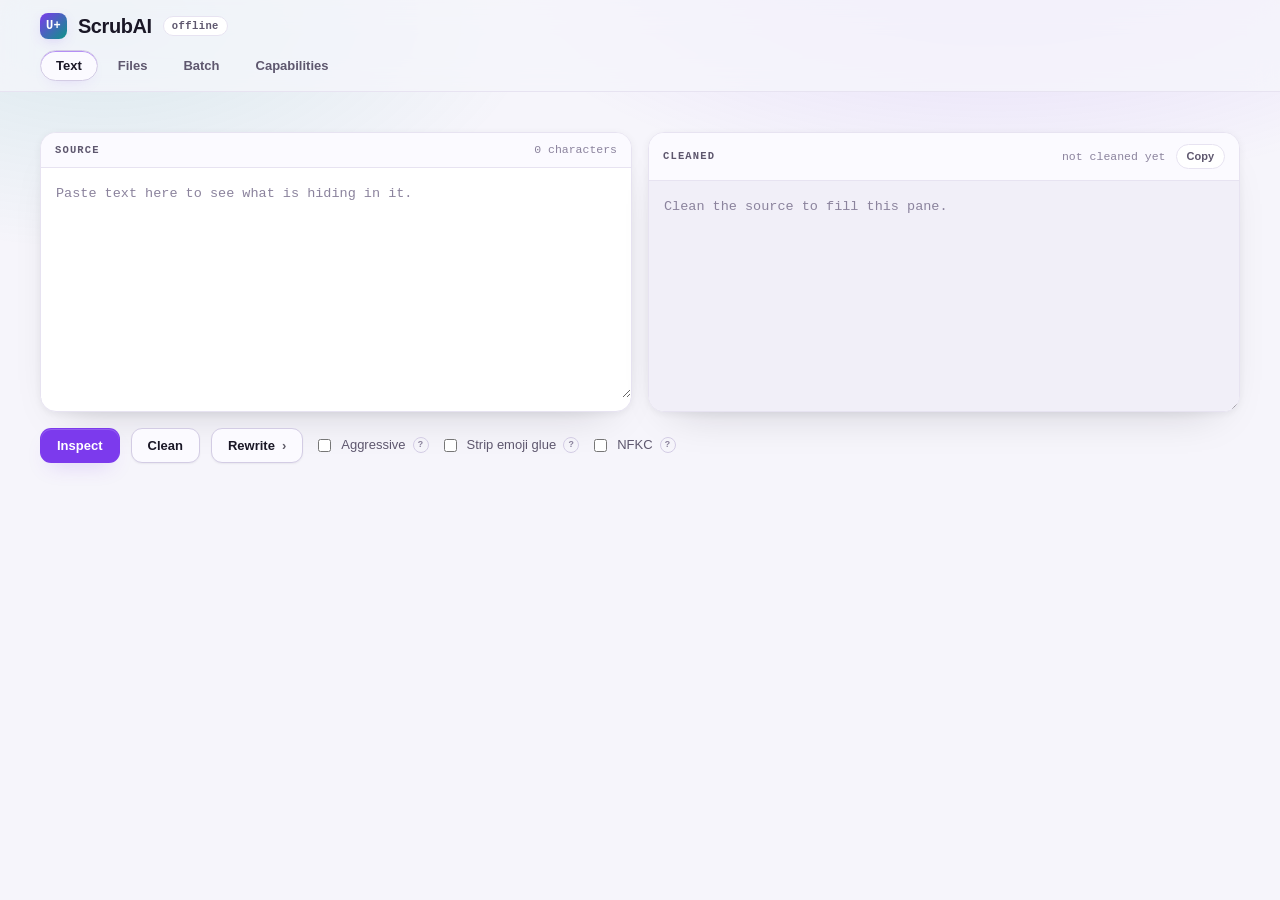
==== commit a242ee4e: "Rename the project to ScrubAI The package was called wmtk, a contraction of "watermark toolkit" that" ====
--- a/ui/index.html
+++ b/ui/index.html
@@ -3,7 +3,7 @@
 <head>
 <meta charset="utf-8">
 <meta name="viewport" content="width=device-width, initial-scale=1">
-<title>wmtk: watermark inspector</title>
+<title>ScrubAI: watermark inspector</title>
 <link rel="stylesheet" href="/ui/style.css">
 <link rel="icon" href="data:image/svg+xml,<svg xmlns='http://www.w3.org/2000/svg' viewBox='0 0 32 32'><text y='26' font-size='26'>◍</text></svg>">
 </head>
@@ -13,7 +13,7 @@
 <header class="masthead">
   <div class="brand">
     <span class="brand-mark" aria-hidden="true">U+</span>
-    <h1>wmtk</h1>
+    <h1>ScrubAI</h1>
     <span class="version" id="version" title="service version">v?</span>
   </div>
   <div class="lamps" id="lamps" role="status" aria-label="Optional tool availability"></div>
--- a/ui/style.css
+++ b/ui/style.css
@@ -1,4 +1,4 @@
-/* wmtk styles: a forensic instrument, dark by default.
+/* scrubai styles: a forensic instrument, dark by default.
    The subject is codepoint notation, so monospace is the data face and a clean
    sans carries the shell. Colour is a taxonomy: each finding kind owns one hue,
    and those hues light up against a quiet indigo-charcoal ground. */
